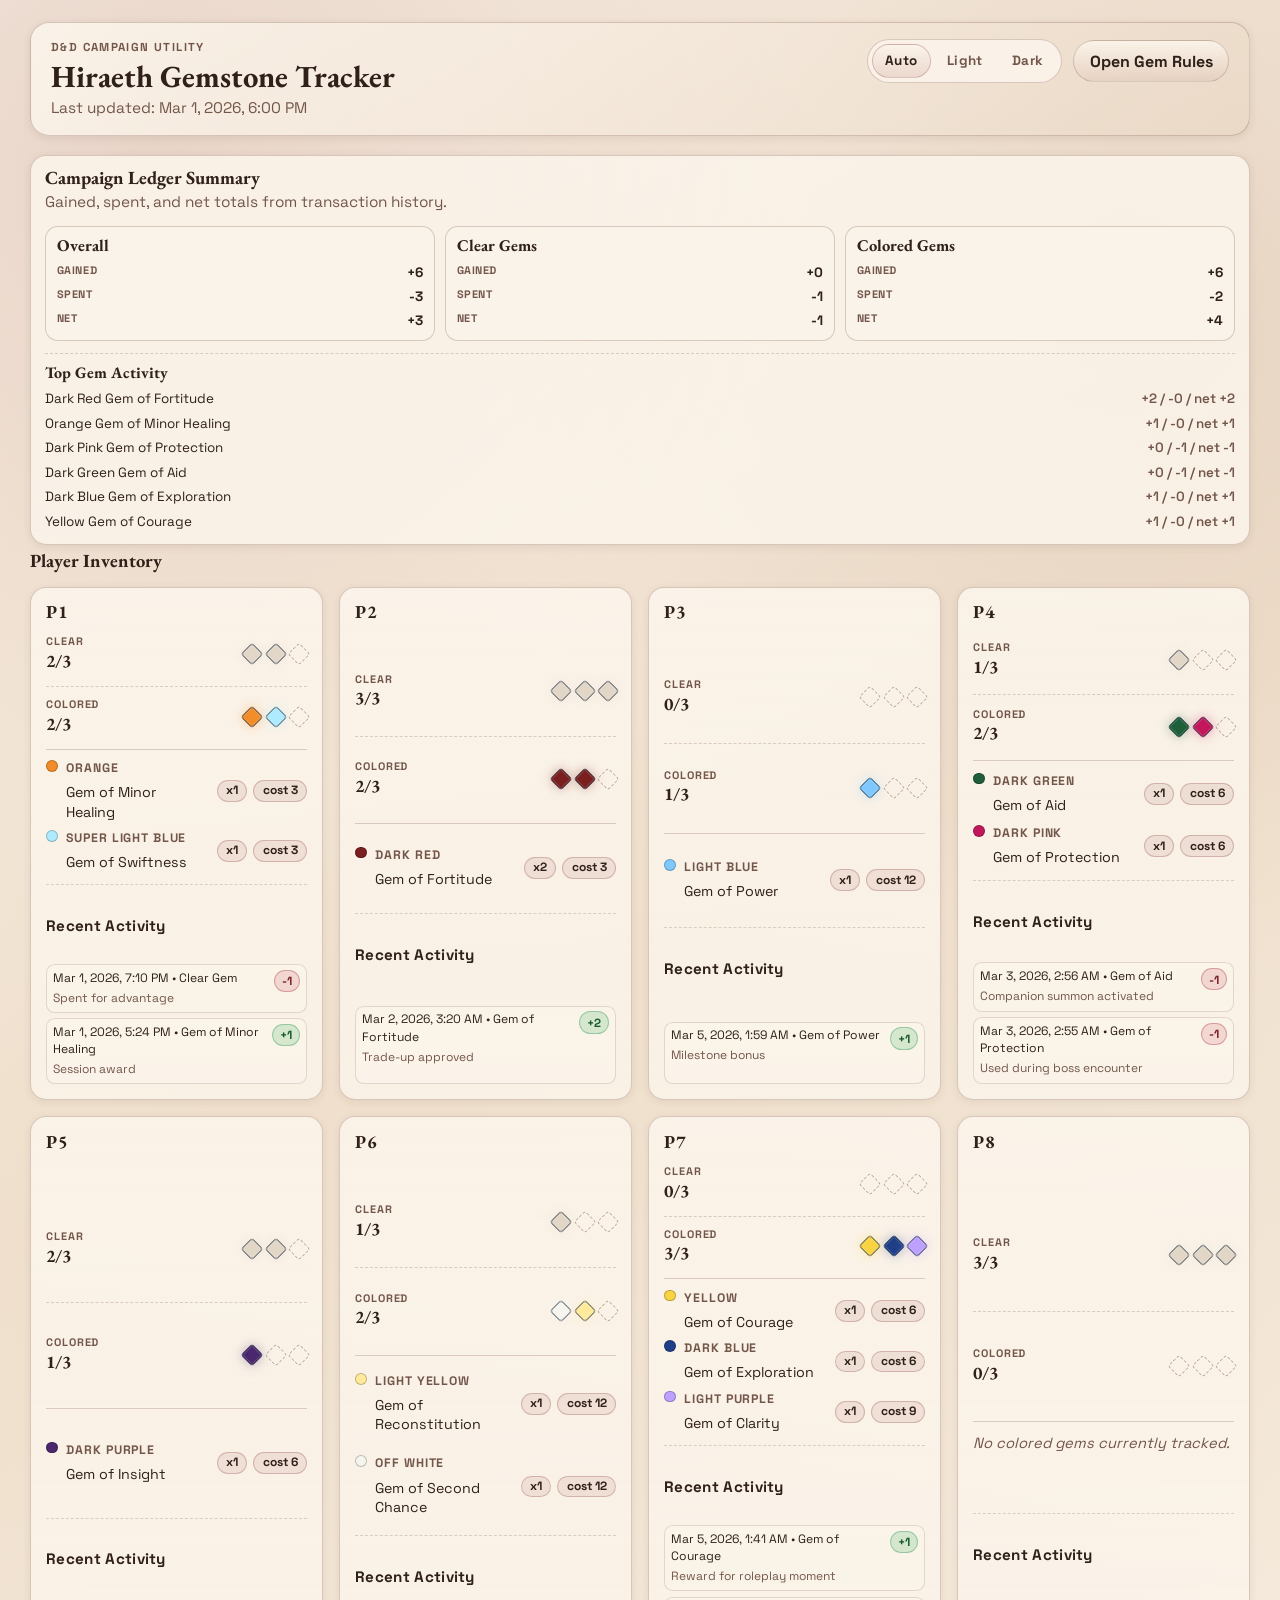
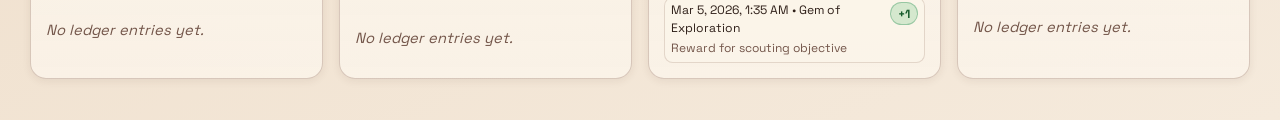
==== index.html @ c01e8d5e "Fix player card overflow tooltips" ====
<!doctype html>
<html lang="en" data-mode="light">
  <head>
    <meta charset="utf-8">
    <meta name="viewport" content="width=device-width, initial-scale=1">
    <title>Gemstone Tracker</title>
    <link rel="preconnect" href="https://fonts.googleapis.com">
    <link rel="preconnect" href="https://fonts.gstatic.com" crossorigin>
    <link href="https://fonts.googleapis.com/css2?family=EB+Garamond:wght@500;600;700&family=Space+Grotesk:wght@400;500;700&display=swap" rel="stylesheet">
    <link rel="stylesheet" href="./assets/css/base.css">
    <link rel="stylesheet" href="./assets/css/themes.css">
  </head>
  <body data-page="tracker">
    <div class="page-shell tracker-shell">
      <header class="site-header">
        <div>
          <p class="eyebrow">D&D Campaign Utility</p>
          <h1 id="campaign-name">Gemstone Tracker</h1>
          <p class="subhead">
            Last updated:
            <time id="updated-at" datetime="">-</time>
          </p>
        </div>
        <div class="header-actions">
          <div id="color-mode-control" class="mode-toggle" role="group" aria-label="Color mode">
            <button type="button" class="mode-button" data-mode="auto" aria-pressed="true">Auto</button>
            <button type="button" class="mode-button" data-mode="light" aria-pressed="false">Light</button>
            <button type="button" class="mode-button" data-mode="dark" aria-pressed="false">Dark</button>
          </div>
          <a class="btn-link" href="./rules.html">Open Gem Rules</a>
        </div>
      </header>

      <section id="global-error" class="panel panel-error hidden" role="alert" aria-live="assertive">
        <h2>Data Load Error</h2>
        <p id="global-error-message"></p>
      </section>

      <section id="global-issues" class="panel panel-warning hidden" aria-live="polite">
        <h2>Data Warnings</h2>
        <ul id="global-issues-list"></ul>
      </section>

      <main>
        <section id="history-summary"></section>
        <section>
          <div class="section-header">
            <h2>Player Inventory</h2>
          </div>
          <div id="player-grid" class="player-grid" aria-live="polite"></div>
        </section>
      </main>
    </div>

    <script type="module" src="./assets/js/app.js"></script>
  </body>
</html>
---- assets/css/base.css ----
:root {
  --bg-main: #e9f2ff;
  --bg-accent: #dbe8ff;
  --bg-elev: #f7fbff;
  --bg-card: rgba(247, 252, 255, 0.86);
  --text-main: #0e2238;
  --text-muted: #4d6581;
  --border-soft: rgba(24, 66, 108, 0.2);
  --border-strong: rgba(11, 35, 62, 0.35);
  --accent-main: #2385d2;
  --accent-strong: #1462a2;
  --accent-soft: rgba(35, 133, 210, 0.2);
  --warning-bg: #fff2d5;
  --warning-text: #6d4602;
  --error-bg: #ffe3e8;
  --error-text: #7d1d2b;
  --clear-gem: #cfe9ff;
  --clear-gem-border: #7da7cd;
  --badge-bg: rgba(17, 78, 130, 0.1);
  --badge-border: rgba(17, 78, 130, 0.26);
  --tooltip-bg: #10253d;
  --tooltip-text: #eef6ff;
  --tooltip-border: rgba(181, 224, 255, 0.38);
  --shadow-soft: 0 3px 10px rgba(41, 24, 20, 0.08);
  --shadow-card: 0 2px 8px rgba(41, 24, 20, 0.07);
  --header-font: "EB Garamond", serif;
  --body-font: "Space Grotesk", sans-serif;
  --display-font: "EB Garamond", serif;
}

* {
  box-sizing: border-box;
}

html,
body {
  margin: 0;
  padding: 0;
  min-height: 100%;
}

body {
  font-family: var(--body-font);
  color: var(--text-main);
  background: var(--bg-main);
  line-height: 1.45;
}

a {
  color: inherit;
}

.page-shell {
  width: min(1220px, calc(100% - 2.2rem));
  margin: 1.4rem auto 2.6rem;
  display: grid;
  gap: 1.15rem;
}

.site-header {
  display: flex;
  justify-content: space-between;
  align-items: flex-start;
  gap: 1rem 2rem;
  padding: 1rem 1.25rem;
  background: linear-gradient(130deg, color-mix(in srgb, var(--bg-elev) 90%, transparent), color-mix(in srgb, var(--bg-accent) 36%, transparent));
  border: 1px solid var(--border-soft);
  border-radius: 1.2rem;
  box-shadow: var(--shadow-soft);
}

.eyebrow {
  margin: 0;
  text-transform: uppercase;
  letter-spacing: 0.12em;
  font-weight: 700;
  font-size: 0.72rem;
  color: var(--text-muted);
}

h1,
h2,
h3 {
  margin: 0;
  font-family: var(--header-font);
  line-height: 1.12;
}

h1 {
  font-size: clamp(1.5rem, 2.4vw, 2.3rem);
  margin: 0.2rem 0;
}

h2 {
  font-size: clamp(1.1rem, 1.45vw, 1.45rem);
}

.subhead {
  margin: 0;
  color: var(--text-muted);
  font-size: 0.96rem;
}

.header-actions {
  display: flex;
  align-items: center;
  gap: 0.72rem;
  flex-wrap: wrap;
}

.mode-toggle {
  display: inline-flex;
  align-items: center;
  gap: 0.18rem;
  padding: 0.25rem;
  border-radius: 999px;
  border: 1px solid var(--border-soft);
  background: color-mix(in srgb, var(--bg-elev) 92%, transparent);
}

.mode-button {
  border: 1px solid transparent;
  border-radius: 999px;
  padding: 0.38rem 0.78rem;
  color: var(--text-muted);
  background: transparent;
  font: inherit;
  font-size: 0.84rem;
  font-weight: 700;
  letter-spacing: 0.02em;
  cursor: pointer;
  transition: background 150ms ease, color 150ms ease, border-color 150ms ease;
}

.mode-button:hover {
  color: var(--text-main);
  background: color-mix(in srgb, var(--accent-soft) 55%, transparent);
}

.mode-button[aria-pressed="true"] {
  color: var(--text-main);
  border-color: var(--badge-border);
  background: linear-gradient(180deg, color-mix(in srgb, var(--bg-elev) 92%, transparent), color-mix(in srgb, var(--accent-soft) 70%, transparent));
}

.mode-button:focus-visible,
.btn-link:focus-visible,
[data-tooltip]:focus-visible {
  outline: 2px solid color-mix(in srgb, var(--accent-main) 65%, transparent);
  outline-offset: 2px;
}

.btn-link {
  display: inline-flex;
  align-items: center;
  justify-content: center;
  gap: 0.32rem;
  border: 1px solid var(--border-soft);
  border-radius: 999px;
  padding: 0.52rem 0.96rem;
  text-decoration: none;
  font-weight: 700;
  background: linear-gradient(180deg, color-mix(in srgb, var(--bg-elev) 94%, transparent), color-mix(in srgb, var(--accent-soft) 34%, transparent));
  transition: background 150ms ease, border-color 150ms ease, color 150ms ease;
}

.btn-link:hover {
  border-color: color-mix(in srgb, var(--accent-main) 42%, transparent);
  background: color-mix(in srgb, var(--accent-soft) 40%, var(--bg-elev));
}

.section-header {
  margin: 0.34rem 0 0.95rem;
  display: flex;
  justify-content: space-between;
  gap: 0.8rem;
  flex-wrap: wrap;
  align-items: baseline;
}

.section-header p {
  margin: 0;
  color: var(--text-muted);
}

.section-header code {
  font-size: 0.88rem;
}

.panel {
  border-radius: 0.95rem;
  border: 1px solid;
  padding: 0.78rem 0.95rem;
}

.panel h2 {
  font-size: 0.96rem;
  margin-bottom: 0.35rem;
}

.panel ul {
  margin: 0;
  padding-left: 1.18rem;
}

.panel-warning {
  background: var(--warning-bg);
  color: var(--warning-text);
  border-color: color-mix(in srgb, var(--warning-text) 32%, transparent);
}

.panel-error {
  background: var(--error-bg);
  color: var(--error-text);
  border-color: color-mix(in srgb, var(--error-text) 35%, transparent);
}

.hidden {
  display: none;
}

.player-grid {
  display: grid;
  grid-template-columns: repeat(auto-fit, minmax(270px, 1fr));
  gap: 1rem;
}

.player-card {
  position: relative;
  padding: 0.9rem 0.95rem 0.95rem;
  border: 1px solid var(--border-soft);
  border-radius: 1rem;
  background: linear-gradient(180deg, color-mix(in srgb, var(--bg-card) 96%, transparent), color-mix(in srgb, var(--bg-elev) 82%, transparent));
  box-shadow: var(--shadow-card);
  display: grid;
  gap: 0.74rem;
  overflow: visible;
}

.player-card h3 {
  font-size: 1.14rem;
  letter-spacing: 0.02em;
  text-transform: uppercase;
}

.player-row {
  display: flex;
  align-items: center;
  justify-content: space-between;
  gap: 0.8rem;
}

.player-row + .player-row {
  border-top: 1px dashed color-mix(in srgb, var(--border-soft) 90%, transparent);
  padding-top: 0.62rem;
}

.label-block {
  min-width: 74px;
}

.label-title {
  display: block;
  text-transform: uppercase;
  letter-spacing: 0.08em;
  font-size: 0.68rem;
  font-weight: 700;
  color: var(--text-muted);
}

.label-value {
  display: block;
  font-family: var(--display-font);
  font-size: 1.12rem;
  font-weight: 700;
  margin-top: -0.12rem;
}

.diamond-track {
  display: inline-flex;
  gap: 0.45rem;
  align-items: center;
  flex-wrap: wrap;
}

.diamond {
  --size: 16px;
  width: var(--size);
  height: var(--size);
  display: inline-block;
  border-radius: 3px;
  transform: rotate(45deg);
  background: var(--gem-color, #d0d0d0);
  border: 1px solid color-mix(in srgb, var(--gem-color, #d0d0d0) 34%, #0f2339);
  box-shadow: 0 0 0 1px rgba(255, 255, 255, 0.16) inset;
}

.diamond.filled {
  filter: drop-shadow(0 0 6px color-mix(in srgb, var(--gem-color, #fff) 38%, transparent));
}

.diamond.empty {
  background: transparent;
  border-style: dashed;
  border-color: var(--clear-gem-border);
  opacity: 0.7;
}

.overflow-badge,
.count-badge,
.warning-badge {
  display: inline-flex;
  align-items: center;
  justify-content: center;
  border-radius: 999px;
  padding: 0.14rem 0.52rem;
  font-size: 0.75rem;
  line-height: 1.26;
  font-weight: 700;
}

.badge-rail {
  display: flex;
  gap: 0.36rem;
  flex-wrap: wrap;
  justify-content: flex-end;
  flex-shrink: 0;
}

.count-badge {
  border: 1px solid var(--badge-border);
  background: var(--badge-bg);
  color: var(--text-main);
}

.overflow-badge {
  border: 1px solid color-mix(in srgb, var(--accent-main) 34%, transparent);
  background: color-mix(in srgb, var(--accent-main) 18%, transparent);
}

.warning-badge {
  background: var(--warning-bg);
  color: var(--warning-text);
  border: 1px solid color-mix(in srgb, var(--warning-text) 35%, transparent);
}

.gem-list {
  border-top: 1px solid color-mix(in srgb, var(--border-soft) 90%, transparent);
  padding-top: 0.65rem;
  display: grid;
  gap: 0.5rem;
}

.gem-list-item {
  display: flex;
  align-items: center;
  justify-content: space-between;
  gap: 0.75rem;
  min-width: 0;
}

.gem-list-info {
  min-width: 0;
  display: flex;
  align-items: flex-start;
  gap: 0.53rem;
  flex: 1 1 auto;
}

.gem-swatch {
  width: 0.74rem;
  height: 0.74rem;
  border-radius: 999px;
  border: 1px solid rgba(0, 0, 0, 0.24);
  flex: 0 0 auto;
}

.gem-label {
  display: inline-flex;
  align-items: center;
  flex-wrap: wrap;
  gap: 0.42rem;
  font-size: 0.89rem;
  white-space: normal;
  overflow-wrap: anywhere;
  line-height: 1.35;
  min-width: 0;
}

.gem-color-name {
  color: var(--text-muted);
  font-size: 0.77rem;
  text-transform: uppercase;
  letter-spacing: 0.07em;
  font-weight: 700;
}

.empty-gems {
  margin: 0;
  color: var(--text-muted);
  font-style: italic;
  font-size: 0.92rem;
}

[data-tooltip] {
  cursor: help;
}

.floating-tooltip {
  position: fixed;
  left: 0;
  top: 0;
  z-index: 1200;
  max-width: min(310px, calc(100vw - 20px));
  pointer-events: none;
  opacity: 0;
  visibility: hidden;
  transform: translateY(4px);
  transition: opacity 150ms ease, transform 150ms ease, visibility 150ms ease;
}

.floating-tooltip.is-visible {
  opacity: 1;
  visibility: visible;
  transform: translateY(0);
}

.floating-tooltip__body {
  padding: 0.56rem 0.66rem;
  border-radius: 0.62rem;
  background: var(--tooltip-bg);
  color: var(--tooltip-text);
  border: 1px solid var(--tooltip-border);
  box-shadow: 0 10px 24px rgba(0, 0, 0, 0.24);
  font-size: 0.79rem;
  line-height: 1.42;
  white-space: normal;
  overflow-wrap: anywhere;
  text-align: left;
}

.floating-tooltip__arrow {
  position: absolute;
  left: 50%;
  width: 10px;
  height: 10px;
  transform: translateX(-50%) rotate(45deg);
  background: var(--tooltip-bg);
  border-right: 1px solid var(--tooltip-border);
  border-bottom: 1px solid var(--tooltip-border);
}

.floating-tooltip.is-top .floating-tooltip__arrow {
  bottom: -6px;
}

.floating-tooltip.is-bottom .floating-tooltip__arrow {
  top: -6px;
  transform: translateX(-50%) rotate(225deg);
}

.rules-groups {
  display: grid;
  gap: 1rem;
}

.tier-section {
  border: 1px solid var(--border-soft);
  border-radius: 1rem;
  padding: 0.88rem 0.96rem;
  background: linear-gradient(180deg, color-mix(in srgb, var(--bg-card) 95%, transparent), color-mix(in srgb, var(--bg-elev) 76%, transparent));
  box-shadow: var(--shadow-soft);
  display: grid;
  gap: 0.72rem;
}

.tier-heading {
  display: flex;
  justify-content: space-between;
  align-items: baseline;
  gap: 0.74rem;
  flex-wrap: wrap;
}

.tier-sub {
  margin: 0;
  color: var(--text-muted);
  font-size: 0.91rem;
}

.rules-list {
  display: grid;
  gap: 0.67rem;
}

.rule-card {
  border: 1px dashed color-mix(in srgb, var(--border-soft) 82%, transparent);
  border-radius: 0.77rem;
  padding: 0.67rem 0.74rem;
  display: grid;
  gap: 0.34rem;
  background: color-mix(in srgb, var(--bg-elev) 86%, transparent);
}

.rule-meta {
  display: flex;
  align-items: center;
  gap: 0.56rem;
  flex-wrap: wrap;
}

.rule-name {
  font-family: var(--header-font);
  font-size: 1.08rem;
}

.rule-text {
  margin: 0;
  color: var(--text-main);
  white-space: pre-wrap;
}

code {
  background: color-mix(in srgb, var(--accent-soft) 66%, transparent);
  border: 1px solid color-mix(in srgb, var(--accent-main) 28%, transparent);
  border-radius: 0.35rem;
  padding: 0.08rem 0.38rem;
}

@media (max-width: 760px) {
  .page-shell {
    width: min(1220px, calc(100% - 1rem));
    margin-top: 0.92rem;
  }

  .site-header {
    flex-direction: column;
    align-items: stretch;
    gap: 0.8rem;
  }

  .header-actions {
    justify-content: flex-start;
  }

  .player-grid {
    grid-template-columns: 1fr;
  }

  .gem-list-item {
    align-items: flex-start;
    gap: 0.55rem;
  }
}

.history-summary-panel {
  border: 1px solid var(--border-soft);
  border-radius: 1rem;
  padding: 0.8rem 0.9rem;
  background: color-mix(in srgb, var(--bg-elev) 88%, transparent);
  box-shadow: var(--shadow-soft);
  display: grid;
  gap: 0.75rem;
}

.history-summary-heading {
  display: grid;
  gap: 0.15rem;
}

.history-summary-grid {
  display: grid;
  grid-template-columns: repeat(auto-fit, minmax(170px, 1fr));
  gap: 0.65rem;
}

.summary-card {
  border: 1px solid var(--border-soft);
  border-radius: 0.8rem;
  padding: 0.6rem 0.65rem;
  background: color-mix(in srgb, var(--bg-card) 90%, transparent);
  display: grid;
  gap: 0.5rem;
}

.summary-card h3 {
  font-size: 1.03rem;
}

.summary-card-values {
  display: grid;
  gap: 0.28rem;
}

.summary-stat {
  display: flex;
  justify-content: space-between;
  gap: 0.5rem;
  font-size: 0.85rem;
}

.summary-stat-label {
  color: var(--text-muted);
  text-transform: uppercase;
  letter-spacing: 0.05em;
  font-weight: 700;
  font-size: 0.68rem;
}

.summary-stat-value {
  font-weight: 700;
}

.history-by-gem {
  border-top: 1px dashed color-mix(in srgb, var(--border-soft) 90%, transparent);
  padding-top: 0.6rem;
  display: grid;
  gap: 0.45rem;
}

.history-by-gem h3 {
  font-size: 1rem;
}

.history-by-gem-list {
  display: grid;
  gap: 0.32rem;
}

.history-by-gem-item {
  display: flex;
  justify-content: space-between;
  gap: 0.65rem;
  font-size: 0.84rem;
}

.history-by-gem-name {
  min-width: 0;
  overflow-wrap: anywhere;
}

.history-by-gem-stats {
  color: var(--text-muted);
  font-weight: 600;
  flex-shrink: 0;
}

.activity-section {
  border-top: 1px dashed color-mix(in srgb, var(--border-soft) 86%, transparent);
  padding-top: 0.6rem;
  display: grid;
  gap: 0.45rem;
}

.activity-title {
  font-size: 0.95rem;
  letter-spacing: 0.02em;
}

.activity-list {
  display: grid;
  gap: 0.36rem;
}

.activity-item {
  display: flex;
  align-items: flex-start;
  justify-content: space-between;
  gap: 0.55rem;
  padding: 0.28rem 0.35rem;
  border: 1px solid color-mix(in srgb, var(--border-soft) 70%, transparent);
  border-radius: 0.55rem;
  background: color-mix(in srgb, var(--bg-elev) 82%, transparent);
}

.activity-main {
  min-width: 0;
  display: grid;
  gap: 0.14rem;
}

.activity-primary {
  font-size: 0.76rem;
  color: var(--text-main);
  overflow-wrap: anywhere;
}

.activity-note {
  font-size: 0.75rem;
  color: var(--text-muted);
  overflow-wrap: anywhere;
}

.delta-chip {
  border-radius: 999px;
  padding: 0.1rem 0.46rem;
  font-size: 0.74rem;
  font-weight: 700;
  border: 1px solid transparent;
  flex-shrink: 0;
}

.delta-chip.is-gain {
  color: #175b2b;
  background: rgba(60, 180, 100, 0.2);
  border-color: rgba(60, 150, 95, 0.4);
}

.delta-chip.is-spend {
  color: #7a1f26;
  background: rgba(200, 70, 90, 0.17);
  border-color: rgba(168, 51, 70, 0.36);
}

html[data-mode="dark"] .delta-chip.is-gain {
  color: #d4f7d6;
  background: rgba(84, 178, 102, 0.24);
  border-color: rgba(133, 214, 148, 0.36);
}

html[data-mode="dark"] .delta-chip.is-spend {
  color: #ffe1d5;
  background: rgba(182, 72, 89, 0.26);
  border-color: rgba(235, 140, 151, 0.34);
}
---- assets/css/themes.css ----
@keyframes fadeSlideIn {
  from {
    opacity: 0;
    transform: translateY(10px);
  }

  to {
    opacity: 1;
    transform: translateY(0);
  }
}

.player-card,
.tier-section {
  animation: fadeSlideIn 340ms ease both;
}

.player-card:nth-child(2n) {
  animation-delay: 30ms;
}

.player-card:nth-child(3n) {
  animation-delay: 60ms;
}

.player-card:nth-child(4n) {
  animation-delay: 90ms;
}

html[data-mode="light"] {
  --bg-main: #f4eadc;
  --bg-accent: #ead7c2;
  --bg-elev: #fbf4ea;
  --bg-card: rgba(251, 244, 234, 0.94);
  --text-main: #2f2019;
  --text-muted: #73564a;
  --border-soft: rgba(112, 69, 53, 0.25);
  --border-strong: rgba(86, 45, 36, 0.38);
  --accent-main: #8a3f3a;
  --accent-strong: #6d2f2c;
  --accent-soft: rgba(138, 63, 58, 0.2);
  --warning-bg: #f6e8cd;
  --warning-text: #6a4600;
  --error-bg: #f4d9d4;
  --error-text: #7a2620;
  --clear-gem: #e2d6c7;
  --clear-gem-border: #a48672;
  --badge-bg: rgba(138, 63, 58, 0.1);
  --badge-border: rgba(138, 63, 58, 0.28);
  --tooltip-bg: #3b2320;
  --tooltip-text: #f8eee4;
  --tooltip-border: rgba(236, 193, 177, 0.38);
  --shadow-soft: 0 2px 8px rgba(58, 34, 27, 0.09);
  --shadow-card: 0 2px 8px rgba(58, 34, 27, 0.08);
}

html[data-mode="light"] body {
  background:
    radial-gradient(circle at 12% 8%, rgba(162, 88, 75, 0.16), transparent 34%),
    radial-gradient(circle at 88% 16%, rgba(187, 145, 122, 0.18), transparent 36%),
    linear-gradient(155deg, #f7eee3, #efdfcc 54%, #f5eadc);
}

html[data-mode="dark"] {
  --bg-main: #1a1224;
  --bg-accent: #2a1b3a;
  --bg-elev: #241732;
  --bg-card: rgba(41, 26, 56, 0.9);
  --text-main: #f3ead3;
  --text-muted: #c9b98d;
  --border-soft: rgba(206, 171, 89, 0.3);
  --border-strong: rgba(224, 189, 104, 0.45);
  --accent-main: #d4ac55;
  --accent-strong: #efc977;
  --accent-soft: rgba(212, 172, 85, 0.22);
  --warning-bg: #524118;
  --warning-text: #ffe6aa;
  --error-bg: #5b2532;
  --error-text: #ffd8e2;
  --clear-gem: #9f8ab8;
  --clear-gem-border: #ccb56e;
  --badge-bg: rgba(212, 172, 85, 0.18);
  --badge-border: rgba(224, 189, 104, 0.4);
  --tooltip-bg: #f2e2b9;
  --tooltip-text: #2b1c12;
  --tooltip-border: rgba(186, 143, 54, 0.56);
  --shadow-soft: 0 3px 12px rgba(0, 0, 0, 0.25);
  --shadow-card: 0 2px 10px rgba(0, 0, 0, 0.24);
}

html[data-mode="dark"] body {
  background:
    radial-gradient(circle at 16% 9%, rgba(109, 77, 150, 0.3), transparent 36%),
    radial-gradient(circle at 82% 14%, rgba(217, 172, 79, 0.14), transparent 34%),
    linear-gradient(160deg, #1d1328, #170f21 54%, #241537);
}

html[data-mode="dark"] .site-header {
  box-shadow: 0 3px 12px rgba(0, 0, 0, 0.26);
}

html[data-mode="dark"] .btn-link {
  border-color: color-mix(in srgb, var(--border-soft) 95%, transparent);
}

html[data-mode="dark"] .diamond {
  border-color: color-mix(in srgb, var(--gem-color, #d0d0d0) 40%, #d8b86c);
  box-shadow: 0 0 0 1px rgba(250, 232, 190, 0.14) inset;
}

html[data-mode="dark"] .diamond.empty {
  opacity: 0.9;
}
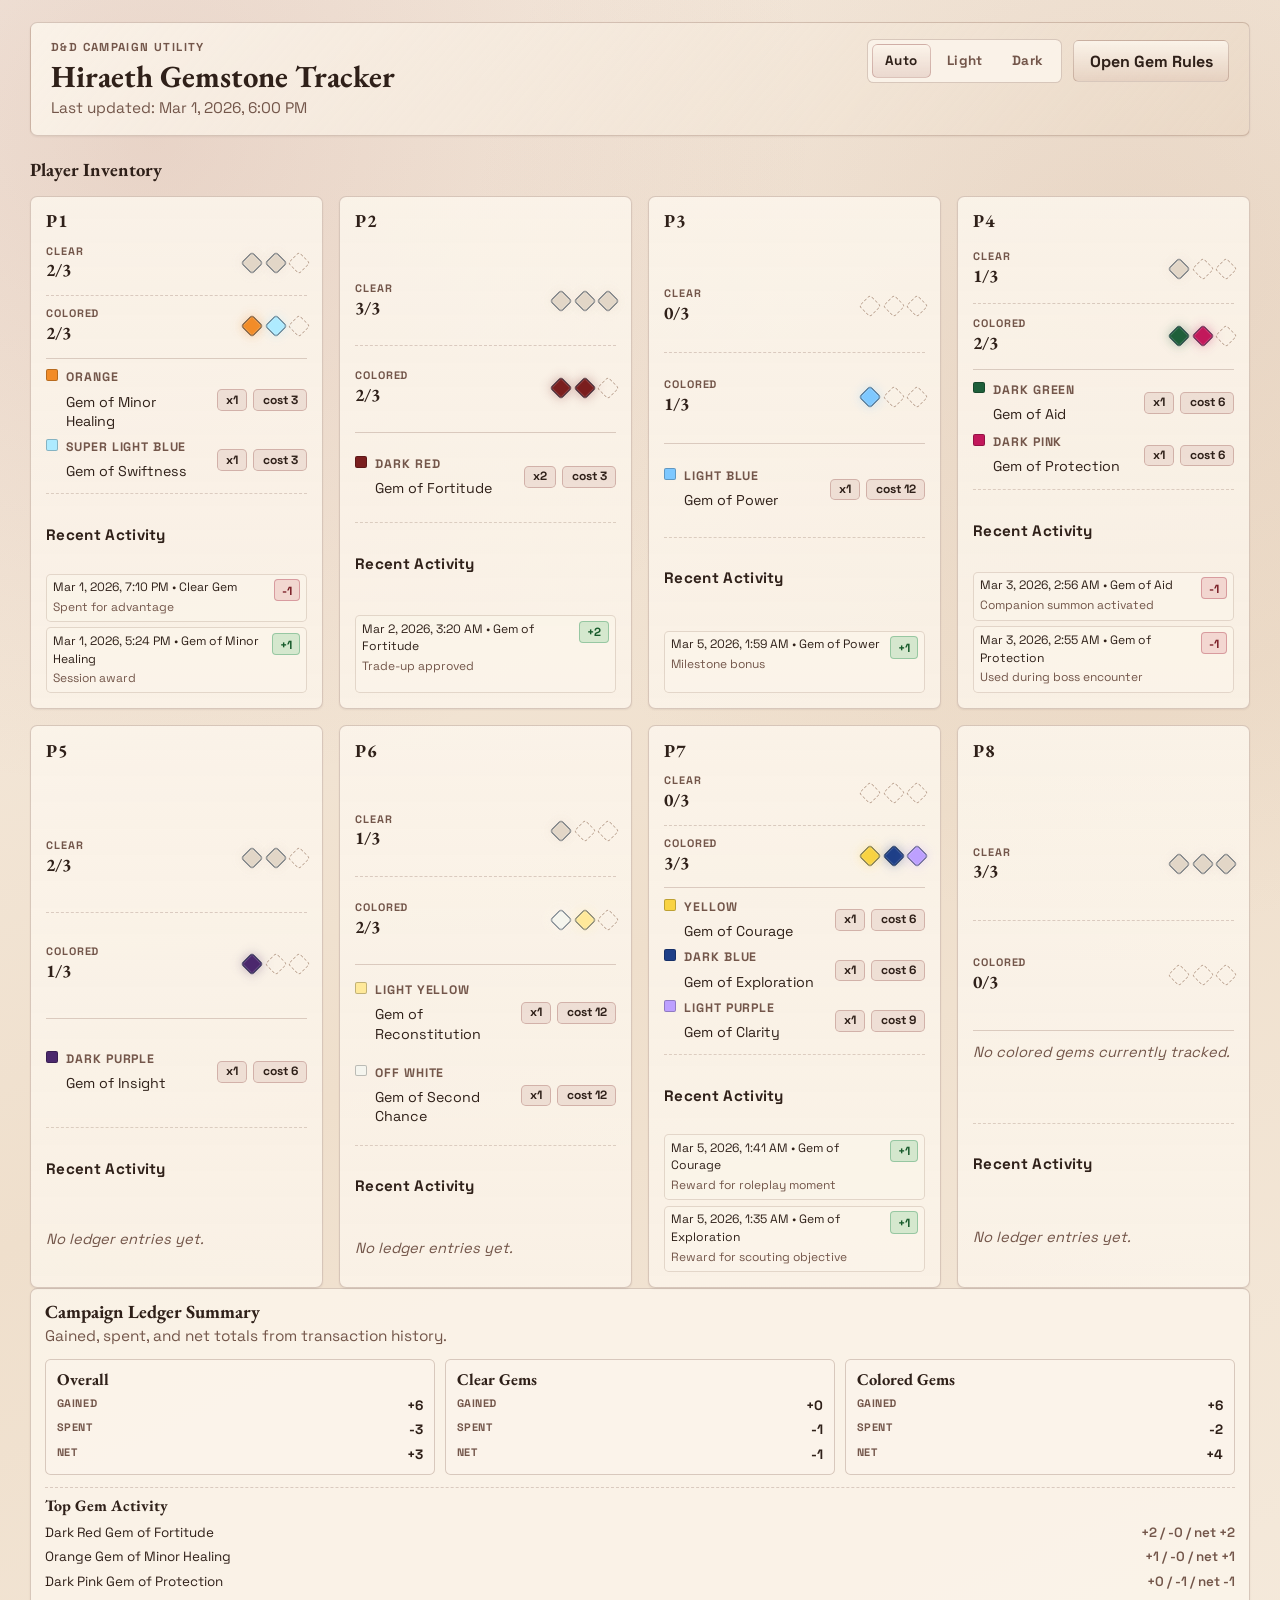
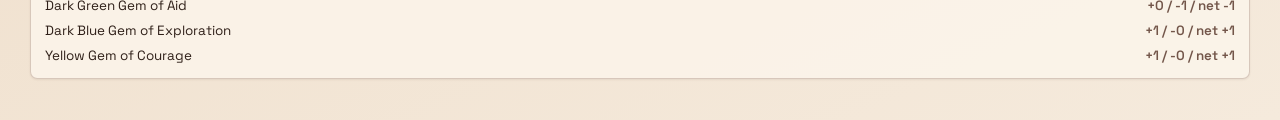
==== commit cc9fd6c4: "Apply tan purple theme refresh" ====
--- a/index.html
+++ b/index.html
@@ -42,13 +42,13 @@
       </section>
 
       <main>
-        <section id="history-summary"></section>
         <section>
           <div class="section-header">
             <h2>Player Inventory</h2>
           </div>
           <div id="player-grid" class="player-grid" aria-live="polite"></div>
         </section>
+        <section id="history-summary"></section>
       </main>
     </div>
 
--- a/assets/css/base.css
+++ b/assets/css/base.css
@@ -21,8 +21,8 @@
   --tooltip-bg: #10253d;
   --tooltip-text: #eef6ff;
   --tooltip-border: rgba(181, 224, 255, 0.38);
-  --shadow-soft: 0 3px 10px rgba(41, 24, 20, 0.08);
-  --shadow-card: 0 2px 8px rgba(41, 24, 20, 0.07);
+  --shadow-soft: 0 1px 3px rgba(41, 24, 20, 0.06);
+  --shadow-card: 0 1px 2px rgba(41, 24, 20, 0.05);
   --header-font: "EB Garamond", serif;
   --body-font: "Space Grotesk", sans-serif;
   --display-font: "EB Garamond", serif;
@@ -65,7 +65,7 @@
   padding: 1rem 1.25rem;
   background: linear-gradient(130deg, color-mix(in srgb, var(--bg-elev) 90%, transparent), color-mix(in srgb, var(--bg-accent) 36%, transparent));
   border: 1px solid var(--border-soft);
-  border-radius: 1.2rem;
+  border-radius: 0.45rem;
   box-shadow: var(--shadow-soft);
 }
 
@@ -113,14 +113,14 @@
   align-items: center;
   gap: 0.18rem;
   padding: 0.25rem;
-  border-radius: 999px;
+  border-radius: 0.4rem;
   border: 1px solid var(--border-soft);
   background: color-mix(in srgb, var(--bg-elev) 92%, transparent);
 }
 
 .mode-button {
   border: 1px solid transparent;
-  border-radius: 999px;
+  border-radius: 0.35rem;
   padding: 0.38rem 0.78rem;
   color: var(--text-muted);
   background: transparent;
@@ -156,7 +156,7 @@
   justify-content: center;
   gap: 0.32rem;
   border: 1px solid var(--border-soft);
-  border-radius: 999px;
+  border-radius: 0.35rem;
   padding: 0.52rem 0.96rem;
   text-decoration: none;
   font-weight: 700;
@@ -188,7 +188,7 @@
 }
 
 .panel {
-  border-radius: 0.95rem;
+  border-radius: 0.4rem;
   border: 1px solid;
   padding: 0.78rem 0.95rem;
 }
@@ -229,7 +229,7 @@
   position: relative;
   padding: 0.9rem 0.95rem 0.95rem;
   border: 1px solid var(--border-soft);
-  border-radius: 1rem;
+  border-radius: 0.45rem;
   background: linear-gradient(180deg, color-mix(in srgb, var(--bg-card) 96%, transparent), color-mix(in srgb, var(--bg-elev) 82%, transparent));
   box-shadow: var(--shadow-card);
   display: grid;
@@ -312,7 +312,7 @@
   display: inline-flex;
   align-items: center;
   justify-content: center;
-  border-radius: 999px;
+  border-radius: 0.3rem;
   padding: 0.14rem 0.52rem;
   font-size: 0.75rem;
   line-height: 1.26;
@@ -370,7 +370,7 @@
 .gem-swatch {
   width: 0.74rem;
   height: 0.74rem;
-  border-radius: 999px;
+  border-radius: 2px;
   border: 1px solid rgba(0, 0, 0, 0.24);
   flex: 0 0 auto;
 }
@@ -427,7 +427,7 @@
 
 .floating-tooltip__body {
   padding: 0.56rem 0.66rem;
-  border-radius: 0.62rem;
+  border-radius: 0.25rem;
   background: var(--tooltip-bg);
   color: var(--tooltip-text);
   border: 1px solid var(--tooltip-border);
@@ -466,7 +466,7 @@
 
 .tier-section {
   border: 1px solid var(--border-soft);
-  border-radius: 1rem;
+  border-radius: 0.45rem;
   padding: 0.88rem 0.96rem;
   background: linear-gradient(180deg, color-mix(in srgb, var(--bg-card) 95%, transparent), color-mix(in srgb, var(--bg-elev) 76%, transparent));
   box-shadow: var(--shadow-soft);
@@ -495,7 +495,7 @@
 
 .rule-card {
   border: 1px dashed color-mix(in srgb, var(--border-soft) 82%, transparent);
-  border-radius: 0.77rem;
+  border-radius: 0.35rem;
   padding: 0.67rem 0.74rem;
   display: grid;
   gap: 0.34rem;
@@ -555,7 +555,7 @@
 
 .history-summary-panel {
   border: 1px solid var(--border-soft);
-  border-radius: 1rem;
+  border-radius: 0.45rem;
   padding: 0.8rem 0.9rem;
   background: color-mix(in srgb, var(--bg-elev) 88%, transparent);
   box-shadow: var(--shadow-soft);
@@ -576,7 +576,7 @@
 
 .summary-card {
   border: 1px solid var(--border-soft);
-  border-radius: 0.8rem;
+  border-radius: 0.35rem;
   padding: 0.6rem 0.65rem;
   background: color-mix(in srgb, var(--bg-card) 90%, transparent);
   display: grid;
@@ -669,7 +669,7 @@
   gap: 0.55rem;
   padding: 0.28rem 0.35rem;
   border: 1px solid color-mix(in srgb, var(--border-soft) 70%, transparent);
-  border-radius: 0.55rem;
+  border-radius: 0.3rem;
   background: color-mix(in srgb, var(--bg-elev) 82%, transparent);
 }
 
@@ -692,7 +692,7 @@
 }
 
 .delta-chip {
-  border-radius: 999px;
+  border-radius: 0.25rem;
   padding: 0.1rem 0.46rem;
   font-size: 0.74rem;
   font-weight: 700;
--- a/assets/css/themes.css
+++ b/assets/css/themes.css
@@ -50,8 +50,8 @@
   --tooltip-bg: #3b2320;
   --tooltip-text: #f8eee4;
   --tooltip-border: rgba(236, 193, 177, 0.38);
-  --shadow-soft: 0 2px 8px rgba(58, 34, 27, 0.09);
-  --shadow-card: 0 2px 8px rgba(58, 34, 27, 0.08);
+  --shadow-soft: 0 1px 2px rgba(58, 34, 27, 0.08);
+  --shadow-card: 0 1px 2px rgba(58, 34, 27, 0.07);
 }
 
 html[data-mode="light"] body {
@@ -84,8 +84,8 @@
   --tooltip-bg: #f2e2b9;
   --tooltip-text: #2b1c12;
   --tooltip-border: rgba(186, 143, 54, 0.56);
-  --shadow-soft: 0 3px 12px rgba(0, 0, 0, 0.25);
-  --shadow-card: 0 2px 10px rgba(0, 0, 0, 0.24);
+  --shadow-soft: 0 1px 3px rgba(0, 0, 0, 0.2);
+  --shadow-card: 0 1px 3px rgba(0, 0, 0, 0.18);
 }
 
 html[data-mode="dark"] body {
@@ -96,7 +96,7 @@
 }
 
 html[data-mode="dark"] .site-header {
-  box-shadow: 0 3px 12px rgba(0, 0, 0, 0.26);
+  box-shadow: var(--shadow-soft);
 }
 
 html[data-mode="dark"] .btn-link {
